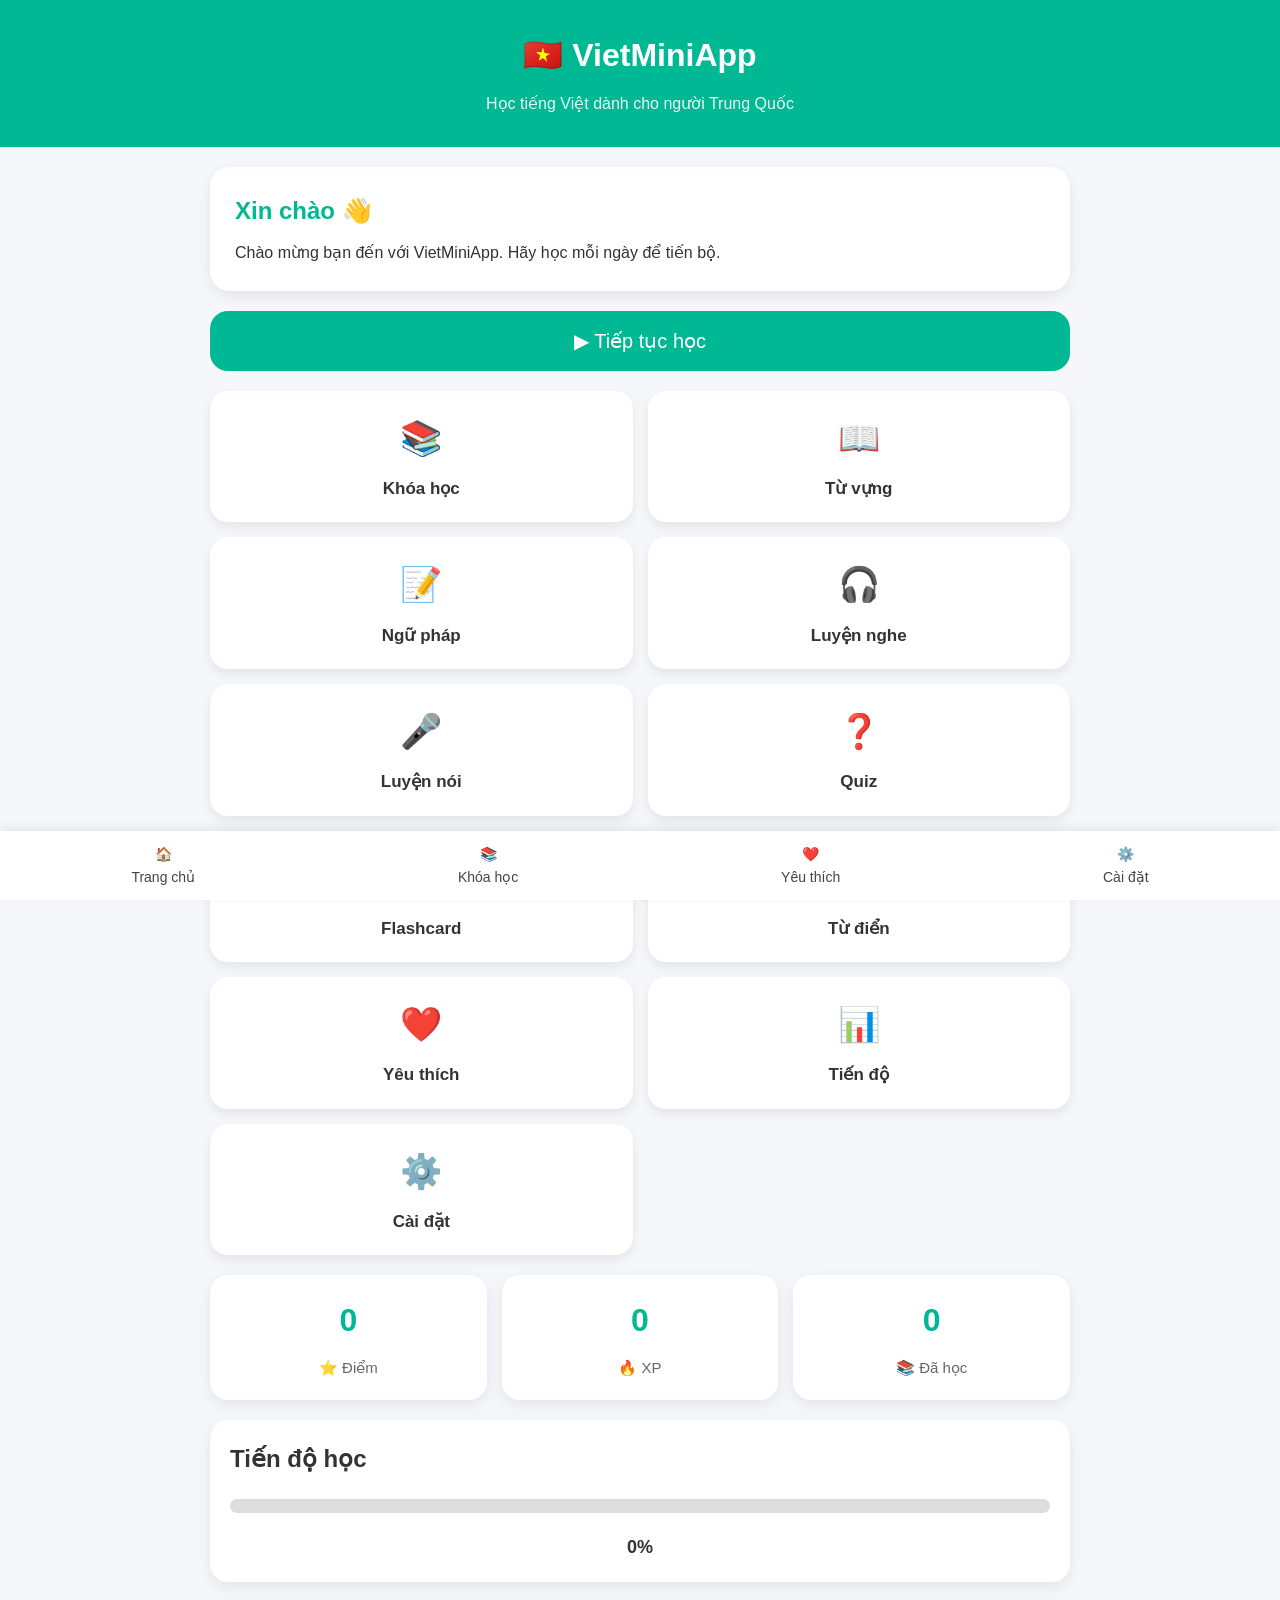
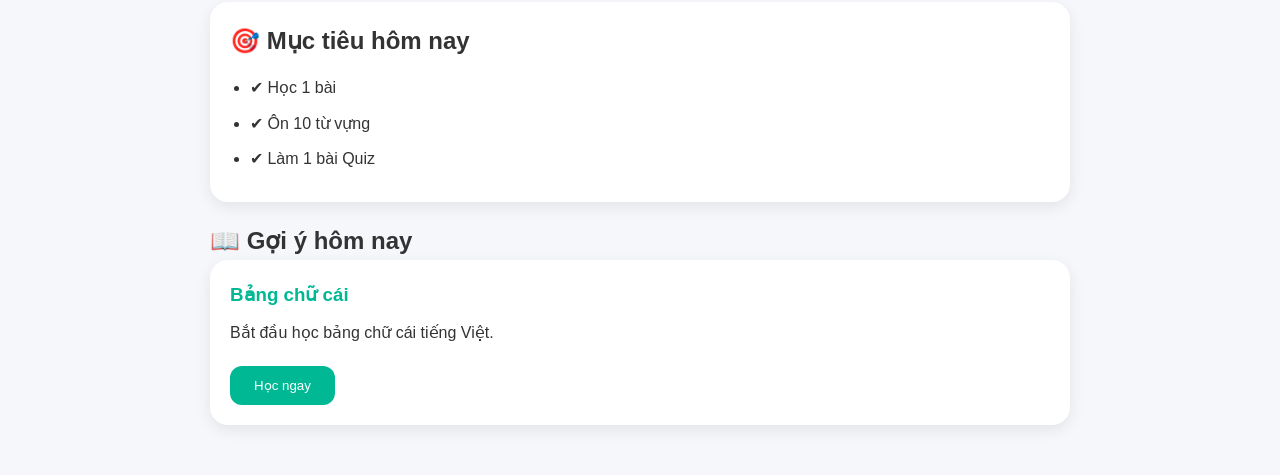
==== index.html @ 1ed10e17 "Add files via upload" ====
<!DOCTYPE html>
<html lang="vi">

<head>

<meta charset="UTF-8">

<meta name="viewport" content="width=device-width, initial-scale=1.0">

<title>VietMiniApp</title>

<link rel="stylesheet" href="style.css">
<link rel="manifest" href="manifest.json">
<meta name="theme-color" content="#00b894">
<link rel="apple-touch-icon" href="icons/icon-192.png">

<script src="data.js" defer></script>
<script src="app.js" defer></script>

</head>

<body>

<header class="header">

<div class="logo">

🇻🇳 VietMiniApp

</div>

<div class="subtitle">

Học tiếng Việt dành cho người Trung Quốc

</div>

</header>

<main class="container">

<section class="welcome">

<h1>

Xin chào 👋

</h1>

<p>

Chào mừng bạn đến với VietMiniApp.

Hãy học mỗi ngày để tiến bộ.

</p>

</section>

<section class="continue">

<button id="continueBtn" class="mainButton">

▶ Tiếp tục học

</button>

</section>

<section class="menu">

<div class="menuItem" onclick="openCourse()">

<div class="icon">

📚

</div>

<div class="title">

Khóa học

</div>

</div>

<div class="menuItem" onclick="openVocabulary()">

<div class="icon">

📖

</div>

<div class="title">

Từ vựng

</div>

</div>

<div class="menuItem" onclick="openGrammar()">

<div class="icon">

📝

</div>

<div class="title">

Ngữ pháp

</div>

</div>

<div class="menuItem" onclick="openListening()">

<div class="icon">

🎧

</div>

<div class="title">

Luyện nghe

</div>

</div>

<div class="menuItem" onclick="openSpeaking()">

<div class="icon">

🎤

</div>

<div class="title">

Luyện nói

</div>

</div>

<div class="menuItem" onclick="openQuiz()">

<div class="icon">

❓

</div>

<div class="title">

Quiz

</div>

</div>

<div class="menuItem" onclick="openFlashcard()">

    <div class="icon">
        🎴
    </div>

    <div class="title">
        Flashcard
    </div>

</div>

<div class="menuItem" onclick="openDictionary()">

<div class="icon">

📚

</div>

<div class="title">

Từ điển

</div>

</div>

<div class="menuItem" onclick="openFavorites()">

<div class="icon">

❤️

</div>

<div class="title">

Yêu thích

</div>

</div>

<div class="menuItem" onclick="openProgress()">

<div class="icon">

📊

</div>

<div class="title">

Tiến độ

</div>

</div>

<div class="menuItem" onclick="openSettings()">

<div class="icon">

⚙️

</div>

<div class="title">

Cài đặt

</div>

</div>

</section>

<section class="statistics">

<div class="card">

<div class="number" id="scoreHome">

0

</div>

<div class="label">

⭐ Điểm

</div>

</div>

<div class="card">

<div class="number" id="xpHome">

0

</div>

<div class="label">

🔥 XP

</div>

</div>

<div class="card">

<div class="number" id="lessonHome">

0

</div>

<div class="label">

📚 Đã học

</div>

</div>

</section>

<section class="progressBox">

<h2>

Tiến độ học

</h2>

<div class="progress">

<div class="progressBar" id="progressBar">

</div>

</div>

<p id="progressText">

0%

</p>

</section>

<section class="today">

<h2>

🎯 Mục tiêu hôm nay

</h2>

<ul>

<li>✔ Học 1 bài</li>

<li>✔ Ôn 10 từ vựng</li>

<li>✔ Làm 1 bài Quiz</li>

</ul>

</section>

<section class="recommend">

<h2>

📖 Gợi ý hôm nay

</h2>

<div class="lessonCard">

<h3 id="recommendTitle">

Bảng chữ cái

</h3>

<p id="recommendDesc">

Bắt đầu học bảng chữ cái tiếng Việt.

</p>

<button onclick="location.href='lesson.html?id=1'">

Học ngay

</button>

</div>

</section>

<footer class="footer">

<div class="navItem" onclick="location.href='index.html'">

🏠

<br>

Trang chủ

</div>

<div class="navItem" onclick="openCourse()">

📚

<br>

Khóa học

</div>

<div class="navItem" onclick="openFavorites()">

❤️

<br>

Yêu thích

</div>

<div class="navItem" onclick="openSettings()">

⚙️

<br>

Cài đặt

</div>

</footer>

<script>

let score = Number(localStorage.getItem("score")) || 0;

let xp = Number(localStorage.getItem("xp")) || 0;

let done = 0;

for(let i = 1; i <= 30; i++){

    if(localStorage.getItem("lesson_" + i) === "done"){

        done++;

    }

}

let percent = Math.round(done / 30 * 100);

document.getElementById("scoreHome").textContent = score;

document.getElementById("xpHome").textContent = xp;

document.getElementById("lessonHome").textContent = done;

document.getElementById("progressBar").style.width = percent + "%";

document.getElementById("progressText").textContent = percent + "%";

</script>

</main>

<script>

// Tiếp tục học
const continueButton = document.getElementById("continueBtn");

if (continueButton) {

    continueButton.addEventListener("click", function () {

        const current = localStorage.getItem("currentLesson");

        if (current) {

            window.location.href = current;

        } else {

            window.location.href = "lesson.html?id=1";

        }

    });

}

// Cập nhật bài học gợi ý
if (typeof LESSONS !== "undefined") {

    let current = Number(localStorage.getItem("currentLessonId")) || 1;

    let lesson = LESSONS.find(item => item.id === current);

    if (lesson) {

        document.getElementById("recommendTitle").textContent = lesson.title;

        document.getElementById("recommendDesc").textContent = lesson.description;

    }

}

</script>

</body>

</html>
---- style.css ----
/*=========================================
 VietMiniApp
 style.css
 Phiên bản 2.0
=========================================*/

/* Reset */

*{
    margin:0;
    padding:0;
    box-sizing:border-box;
}

body{

    font-family:-apple-system,BlinkMacSystemFont,"Segoe UI",Roboto,sans-serif;

    background:#f5f7fb;

    color:#333;

    line-height:1.6;

}

/* Header */

.header{

    background:#00b894;

    color:white;

    text-align:center;

    padding:30px 20px;

}

.logo{

    font-size:32px;

    font-weight:bold;

}

.subtitle{

    margin-top:10px;

    font-size:16px;

    opacity:.9;

}

/* Container */

.container{

    max-width:900px;

    margin:auto;

    padding:20px;

}

/* Welcome */

.welcome{

    background:white;

    border-radius:20px;

    padding:25px;

    margin-bottom:20px;

    box-shadow:0 5px 15px rgba(0,0,0,.08);

}

.welcome h1{

    color:#00b894;

    margin-bottom:10px;

}

/* Continue */

.continue{

    margin-bottom:20px;

}

.mainButton{

    width:100%;

    padding:18px;

    border:none;

    border-radius:18px;

    background:#00b894;

    color:white;

    font-size:20px;

    cursor:pointer;

    transition:.3s;

}

.mainButton:hover{

    background:#00997a;

}

/* Menu */

.menu{

    display:grid;

    grid-template-columns:repeat(2,1fr);

    gap:15px;

    margin-bottom:20px;

}

.menuItem{

    background:white;

    border-radius:18px;

    padding:20px;

    text-align:center;

    cursor:pointer;

    transition:.25s;

    box-shadow:0 5px 12px rgba(0,0,0,.08);

}

.menuItem:hover{

    transform:translateY(-5px);

}

.icon{

    font-size:34px;

    margin-bottom:10px;

}

.title{

    font-size:17px;

    font-weight:bold;

}

/* Buttons */

button{

    background:#00b894;

    color:white;

    border:none;

    border-radius:12px;

    padding:12px 24px;

    cursor:pointer;

    transition:.3s;

}

button:hover{

    background:#00997a;

}

/* =========================
   Statistics
========================= */

.statistics{

display:grid;

grid-template-columns:repeat(3,1fr);

gap:15px;

margin-bottom:20px;

}

.card{

background:white;

border-radius:18px;

padding:20px;

text-align:center;

box-shadow:0 5px 15px rgba(0,0,0,.08);

}

.number{

font-size:32px;

font-weight:bold;

color:#00b894;

margin-bottom:10px;

}

.label{

color:#666;

font-size:15px;

}

/* =========================
   Progress
========================= */

.progressBox{

background:white;

padding:20px;

border-radius:18px;

margin-bottom:20px;

box-shadow:0 5px 15px rgba(0,0,0,.08);

}

.progress{

width:100%;

height:14px;

background:#ddd;

border-radius:20px;

overflow:hidden;

margin:20px 0;

}

.progressBar{

height:100%;

width:0%;

background:#00b894;

transition:1s;

}

#progressText{

text-align:center;

font-size:18px;

font-weight:bold;

}

/* =========================
   Today
========================= */

.today{

background:white;

padding:20px;

border-radius:18px;

margin-bottom:20px;

box-shadow:0 5px 15px rgba(0,0,0,.08);

}

.today ul{

margin-top:15px;

padding-left:20px;

}

.today li{

margin-bottom:10px;

}

/* =========================
   Lesson Card
========================= */

.lessonCard{

background:white;

padding:20px;

border-radius:18px;

box-shadow:0 5px 15px rgba(0,0,0,.08);

margin-bottom:30px;

}

.lessonCard h3{

color:#00b894;

margin-bottom:10px;

}

.lessonCard p{

margin-bottom:20px;

}

/* =========================
   Word Card
========================= */

.wordCard{

background:white;

padding:20px;

border-radius:18px;

margin-bottom:20px;

box-shadow:0 5px 15px rgba(0,0,0,.08);

}

.wordVN{

font-size:30px;

font-weight:bold;

color:#00b894;

}

.wordCN{

margin-top:10px;

font-size:24px;

}

.wordPY{

margin-top:10px;

color:#777;

}

.example{

margin-top:20px;

padding:15px;

background:#f5f5f5;

border-radius:12px;

}

.buttonGroup{

display:flex;

gap:10px;

margin-top:20px;

flex-wrap:wrap;

}

.buttonGroup button{

flex:1;

}

/* =========================
   Footer
========================= */

.footer{

position:fixed;

bottom:0;

left:0;

width:100%;

background:white;

display:flex;

justify-content:space-around;

padding:12px 0;

box-shadow:0 -3px 10px rgba(0,0,0,.08);

}

.navItem{

text-align:center;

cursor:pointer;

font-size:14px;

color:#444;

}

.navItem:hover{

color:#00b894;

}

/* =========================
   Dark Mode
========================= */

body.dark{

background:#1e1e1e;

color:white;

}

body.dark .card,

body.dark .welcome,

body.dark .lessonCard,

body.dark .wordCard,

body.dark .today,

body.dark .progressBox,

body.dark .menuItem{

background:#2b2b2b;

color:white;

}

body.dark .example{

background:#3a3a3a;

}

body.dark .footer{

background:#2b2b2b;

}

body.dark .label,

body.dark .wordPY{

color:#ccc;

}

/* =========================
   Responsive
========================= */

@media(max-width:768px){

.menu{

grid-template-columns:repeat(2,1fr);

}

.statistics{

grid-template-columns:1fr;

}

.logo{

font-size:26px;

}

.wordVN{

font-size:24px;

}

.wordCN{

font-size:20px;

}

.mainButton{

font-size:18px;

}

}

@media(max-width:480px){

.container{

padding:15px;

}

.menu{

grid-template-columns:1fr 1fr;

gap:10px;

}

.menuItem{

padding:15px;

}

.icon{

font-size:28px;

}

.title{

font-size:15px;

}

button{

padding:10px 16px;

}

}

/* =========================
   Flashcard
========================= */

.flashcard{

height:300px;

background:white;

border-radius:20px;

display:flex;

align-items:center;

justify-content:center;

font-size:36px;

font-weight:bold;

margin-bottom:30px;

box-shadow:0 5px 15px rgba(0,0,0,.08);

}

.front,.back{

width:100%;

height:100%;

display:flex;

align-items:center;

justify-content:center;

flex-direction:column;

padding:20px;

text-align:center;

}

.back{

color:#00b894;

}
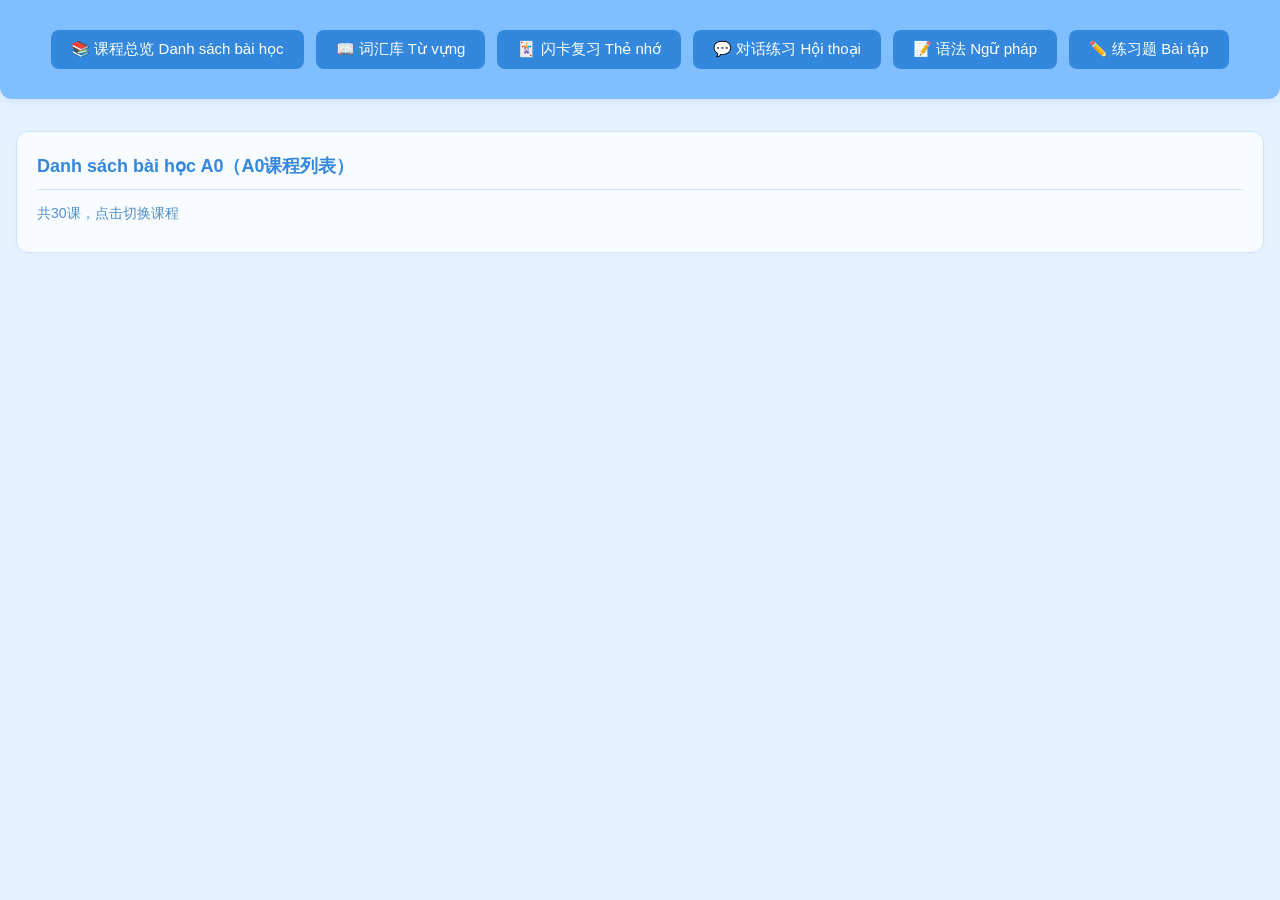
==== commit aabc5a06: "Update index.html" ====
--- a/index.html
+++ b/index.html
@@ -1,498 +1,98 @@
 <!DOCTYPE html>
-<html lang="vi">
-
+<html lang="vi-CN">
 <head>
-
 <meta charset="UTF-8">
-
 <meta name="viewport" content="width=device-width, initial-scale=1.0">
-
-<title>VietMiniApp</title>
-
+<title>Học Tiếng Việt A0 | 越南语A0学习程序</title>
 <link rel="stylesheet" href="style.css">
-<link rel="manifest" href="manifest.json">
-<meta name="theme-color" content="#00b894">
-<link rel="apple-touch-icon" href="icons/icon-192.png">
-
-<script src="data.js" defer></script>
-<script src="app.js" defer></script>
-
 </head>
-
 <body>
-
-<header class="header">
-
-<div class="logo">
-
-🇻🇳 VietMiniApp
-
+<!-- 顶部导航 -->
+<div class="nav-bar">
+<div class="container nav-container">
+<button class="nav-btn" data-target="lessonList">📚 课程总览 Danh sách bài học</button>
+<button class="nav-btn" data-target="vocLib">📖 词汇库 Từ vựng</button>
+<button class="nav-btn" data-target="flashCard">🃏 闪卡复习 Thẻ nhớ</button>
+<button class="nav-btn" data-target="dialogue">💬 对话练习 Hội thoại</button>
+<button class="nav-btn" data-target="grammar">📝 语法 Ngữ pháp</button>
+<button class="nav-btn" data-target="exercise">✏️ 练习题 Bài tập</button>
+</div>
 </div>
 
-<div class="subtitle">
+<div class="container">
+    <!-- 1.课程总览模块 -->
+    <div id="lessonList" class="module show">
+        <div class="card">
+            <h2 class="card-title">Danh sách bài học A0（A0课程列表）</h2>
+            <div class="tip">共30课，点击切换课程</div>
+            <div id="lessonBox"></div>
+        </div>
+    </div>
 
-Học tiếng Việt dành cho người Trung Quốc
+    <!-- 2.词汇库模块 -->
+    <div id="vocLib" class="module">
+        <div class="card">
+            <h2 class="card-title">Từ vựng 词汇库</h2>
+            <div class="tip">当前课程：<span id="currLessonName"></span></div>
+            <div id="vocBox"></div>
+        </div>
+    </div>
 
+    <!-- 3.闪卡复习模块 -->
+    <div id="flashCard" class="module">
+        <div class="card">
+            <h2 class="card-title">Thẻ nhớ 单词闪卡</h2>
+            <div class="tip">点击卡片翻面，可播放发音</div>
+            <div class="flashcard-wrap" id="flipWrap">
+                <div class="flashcard">
+                    <div class="flash-front">
+                        <img class="flash-img" id="flashImg" src="" alt="配图">
+                        <p id="flashVN"></p>
+                        <button class="audio-btn" id="flashAudio">▶</button>
+                    </div>
+                    <div class="flash-back">
+                        <p id="flashCN"></p>
+                        <p style="font-size:14px;margin-top:8px;" id="flashEx"></p>
+                    </div>
+                </div>
+            </div>
+            <div style="text-align:center;margin-top:10px;">
+                <button class="btn btn-blue" id="prevCard">← Trước 上一张</button>
+                <button class="btn btn-blue" id="nextCard">Sau → 下一张</button>
+                <span class="tip" id="cardIndex"></span>
+            </div>
+        </div>
+    </div>
+
+    <!-- 4.对话练习模块 -->
+    <div id="dialogue" class="module">
+        <div class="card">
+            <h2 class="card-title">Hội thoại 对话练习</h2>
+            <div class="tip">场景插图+单句发音跟读</div>
+            <div id="dialogImgBox"></div>
+            <div id="dialogBox"></div>
+        </div>
+    </div>
+
+    <!-- 5.语法讲解模块 -->
+    <div id="grammar" class="module">
+        <div class="card">
+            <h2 class="card-title">Ngữ pháp 语法讲解</h2>
+            <div id="grammarBox"></div>
+        </div>
+    </div>
+
+    <!-- 6.课后习题模块 -->
+    <div id="exercise" class="module">
+        <div class="card">
+            <h2 class="card-title">Bài tập 课后练习题</h2>
+            <div class="tip">每课随机≥15道，单选/填词/看图题型</div>
+            <button class="btn btn-blue" id="genExercise">Tạo đề ngẫu nhiên 随机出题</button>
+            <div id="exBox"></div>
+        </div>
+    </div>
 </div>
 
-</header>
-
-<main class="container">
-
-<section class="welcome">
-
-<h1>
-
-Xin chào 👋
-
-</h1>
-
-<p>
-
-Chào mừng bạn đến với VietMiniApp.
-
-Hãy học mỗi ngày để tiến bộ.
-
-</p>
-
-</section>
-
-<section class="continue">
-
-<button id="continueBtn" class="mainButton">
-
-▶ Tiếp tục học
-
-</button>
-
-</section>
-
-<section class="menu">
-
-<div class="menuItem" onclick="openCourse()">
-
-<div class="icon">
-
-📚
-
-</div>
-
-<div class="title">
-
-Khóa học
-
-</div>
-
-</div>
-
-<div class="menuItem" onclick="openVocabulary()">
-
-<div class="icon">
-
-📖
-
-</div>
-
-<div class="title">
-
-Từ vựng
-
-</div>
-
-</div>
-
-<div class="menuItem" onclick="openGrammar()">
-
-<div class="icon">
-
-📝
-
-</div>
-
-<div class="title">
-
-Ngữ pháp
-
-</div>
-
-</div>
-
-<div class="menuItem" onclick="openListening()">
-
-<div class="icon">
-
-🎧
-
-</div>
-
-<div class="title">
-
-Luyện nghe
-
-</div>
-
-</div>
-
-<div class="menuItem" onclick="openSpeaking()">
-
-<div class="icon">
-
-🎤
-
-</div>
-
-<div class="title">
-
-Luyện nói
-
-</div>
-
-</div>
-
-<div class="menuItem" onclick="openQuiz()">
-
-<div class="icon">
-
-❓
-
-</div>
-
-<div class="title">
-
-Quiz
-
-</div>
-
-</div>
-
-<div class="menuItem" onclick="openFlashcard()">
-
-    <div class="icon">
-        🎴
-    </div>
-
-    <div class="title">
-        Flashcard
-    </div>
-
-</div>
-
-<div class="menuItem" onclick="openDictionary()">
-
-<div class="icon">
-
-📚
-
-</div>
-
-<div class="title">
-
-Từ điển
-
-</div>
-
-</div>
-
-<div class="menuItem" onclick="openFavorites()">
-
-<div class="icon">
-
-❤️
-
-</div>
-
-<div class="title">
-
-Yêu thích
-
-</div>
-
-</div>
-
-<div class="menuItem" onclick="openProgress()">
-
-<div class="icon">
-
-📊
-
-</div>
-
-<div class="title">
-
-Tiến độ
-
-</div>
-
-</div>
-
-<div class="menuItem" onclick="openSettings()">
-
-<div class="icon">
-
-⚙️
-
-</div>
-
-<div class="title">
-
-Cài đặt
-
-</div>
-
-</div>
-
-</section>
-
-<section class="statistics">
-
-<div class="card">
-
-<div class="number" id="scoreHome">
-
-0
-
-</div>
-
-<div class="label">
-
-⭐ Điểm
-
-</div>
-
-</div>
-
-<div class="card">
-
-<div class="number" id="xpHome">
-
-0
-
-</div>
-
-<div class="label">
-
-🔥 XP
-
-</div>
-
-</div>
-
-<div class="card">
-
-<div class="number" id="lessonHome">
-
-0
-
-</div>
-
-<div class="label">
-
-📚 Đã học
-
-</div>
-
-</div>
-
-</section>
-
-<section class="progressBox">
-
-<h2>
-
-Tiến độ học
-
-</h2>
-
-<div class="progress">
-
-<div class="progressBar" id="progressBar">
-
-</div>
-
-</div>
-
-<p id="progressText">
-
-0%
-
-</p>
-
-</section>
-
-<section class="today">
-
-<h2>
-
-🎯 Mục tiêu hôm nay
-
-</h2>
-
-<ul>
-
-<li>✔ Học 1 bài</li>
-
-<li>✔ Ôn 10 từ vựng</li>
-
-<li>✔ Làm 1 bài Quiz</li>
-
-</ul>
-
-</section>
-
-<section class="recommend">
-
-<h2>
-
-📖 Gợi ý hôm nay
-
-</h2>
-
-<div class="lessonCard">
-
-<h3 id="recommendTitle">
-
-Bảng chữ cái
-
-</h3>
-
-<p id="recommendDesc">
-
-Bắt đầu học bảng chữ cái tiếng Việt.
-
-</p>
-
-<button onclick="location.href='lesson.html?id=1'">
-
-Học ngay
-
-</button>
-
-</div>
-
-</section>
-
-<footer class="footer">
-
-<div class="navItem" onclick="location.href='index.html'">
-
-🏠
-
-<br>
-
-Trang chủ
-
-</div>
-
-<div class="navItem" onclick="openCourse()">
-
-📚
-
-<br>
-
-Khóa học
-
-</div>
-
-<div class="navItem" onclick="openFavorites()">
-
-❤️
-
-<br>
-
-Yêu thích
-
-</div>
-
-<div class="navItem" onclick="openSettings()">
-
-⚙️
-
-<br>
-
-Cài đặt
-
-</div>
-
-</footer>
-
-<script>
-
-let score = Number(localStorage.getItem("score")) || 0;
-
-let xp = Number(localStorage.getItem("xp")) || 0;
-
-let done = 0;
-
-for(let i = 1; i <= 30; i++){
-
-    if(localStorage.getItem("lesson_" + i) === "done"){
-
-        done++;
-
-    }
-
-}
-
-let percent = Math.round(done / 30 * 100);
-
-document.getElementById("scoreHome").textContent = score;
-
-document.getElementById("xpHome").textContent = xp;
-
-document.getElementById("lessonHome").textContent = done;
-
-document.getElementById("progressBar").style.width = percent + "%";
-
-document.getElementById("progressText").textContent = percent + "%";
-
-</script>
-
-</main>
-
-<script>
-
-// Tiếp tục học
-const continueButton = document.getElementById("continueBtn");
-
-if (continueButton) {
-
-    continueButton.addEventListener("click", function () {
-
-        const current = localStorage.getItem("currentLesson");
-
-        if (current) {
-
-            window.location.href = current;
-
-        } else {
-
-            window.location.href = "lesson.html?id=1";
-
-        }
-
-    });
-
-}
-
-// Cập nhật bài học gợi ý
-if (typeof LESSONS !== "undefined") {
-
-    let current = Number(localStorage.getItem("currentLessonId")) || 1;
-
-    let lesson = LESSONS.find(item => item.id === current);
-
-    if (lesson) {
-
-        document.getElementById("recommendTitle").textContent = lesson.title;
-
-        document.getElementById("recommendDesc").textContent = lesson.description;
-
-    }
-
-}
-
-</script>
-
+<script src="data.js"></script>
+<script src="main.js"></script>
 </body>
-
-</html>
--- a/style.css
+++ b/style.css
@@ -1,690 +1,69 @@
-/*=========================================
- VietMiniApp
- style.css
- Phiên bản 2.0
-=========================================*/
+/* 全局淡蓝柔和配色 */
+*{margin:0;padding:0;box-sizing:border;font-family: "Segoe UI", "Microsoft YaHei", sans-serif;}
+body{background:#E6F2FF;color:#222;line-height:1.6;}
+.container{max:1200px;margin:0 auto;padding:16px;}
 
-/* Reset */
+/* 顶部导航栏 */
+.nav-bar{background:#80BFFF;padding:14px;border-radius:0 0 12px 12px;box-shadow:0 2px 8px #cce0f5;}
+.nav-container{display:flex;gap:12px;flex-wrap:wrap;justify-content:center;}
+.nav-btn{background:#3388DD;color:#fff;border:none;padding:10px 20px;border-radius:8px;font-size:15px;cursor:pointer;transition:0.2s;}
+.nav-btn:hover{background:#2670bb;transform:translateY(-2px);}
+.nav-btn.active{background:#1f5fa8;box-shadow:inset 0 2px 4px #144470;}
 
-*{
-    margin:0;
-    padding:0;
-    box-sizing:border-box;
+/* 通用卡片组件 */
+.card{background:#F8FBFF;border:1px solid #CCE5FF;border-radius:12px;padding:20px;margin:16px 0;box-shadow:0 1px 6px #e0edfa;}
+.card-title{font-size:18px;color:#3388DD;margin-bottom:12px;border-bottom:1px solid #CCE5FF;padding-bottom:8px;}
+.tip{color:#508fc8;font-size:14px;margin:8px 0;}
+
+/* 课程列表项 */
+.lesson-item{padding:10px;border-radius:8px;margin:8px 0;background:#fff;border:1px solid #CCE5FF;cursor:pointer;}
+.lesson-item:hover{background:#E6F2FF;}
+.lesson-item.active{background:#d0e8ff;border-color:#80BFFF;}
+
+/* 闪卡专用样式 */
+.flashcard-wrap{perspective: 1000px;margin:30px auto;max-width:520px;height:320px;}
+.flashcard{width:100%;height:100%;position:relative;transition:transform 0.6s;transform-style:preserve-3d;cursor:pointer;}
+.flip .flashcard{transform: rotateY(180deg);}
+.flash-front,.flash-back{position:absolute;width:100%;height:100%;padding:40px;backface-visibility:hidden;border-radius:12px;display:flex;flex-direction:column;align-items:center;justify-content:center;}
+.flash-front{background:#80BFFF;color:#fff;font-size:26px;}
+.flash-back{background:#fff;color:#3388DD;transform:rotateY(180deg);border:2px solid #80BFFF;font-size:20px;}
+.flash-img{width:160px;height:120px;object-fit:cover;border-radius:8px;margin:10px 0;}
+
+/* 通用按钮 */
+.btn{background:#80BFFF;border:none;color:#222;padding:8px 16px;border-radius:6px;cursor:pointer;margin:4px;}
+.btn-blue{background:#3388DD;color:#fff;}
+.btn-sm{padding:4px 10px;font-size:13px;}
+.audio-btn{background:#3388DD;color:#fff;border:none;border-radius:50%;width:30px;height:30px;cursor:pointer;}
+
+/* 词汇表格 */
+.voc-table{width:100%;border-collapse:collapse;margin:10px 0;}
+.voc-table td,th{border:1px solid #CCE5FF;padding:8px;text-align:left;}
+.voc-table th{background:#80BFFF;color:#fff;}
+
+/* 对话模块 */
+.dialog-item{background:#fff;padding:12px;border-radius:8px;margin:10px 0;border-left:4px solid #80BFFF;}
+.speaker{font-weight:bold;color:#3388DD;margin-bottom:4px;}
+.vn-text{font-size:16px;margin:2px 0;}
+.cn-text{font-size:14px;color:#555;}
+.dialog-img{width:280px;border-radius:8px;margin:10px 0;}
+
+/* 语法模块 */
+.grammar-pattern{background:#E6F2FF;padding:10px;border-radius:6px;margin:8px 0;}
+
+/* 习题模块 */
+.question{margin:18px 0;padding:14px;background:#fff;border-radius:8px;}
+.opt{display:block;padding:6px 10;margin:4px;background:#F8FBFF;border-radius:6px;cursor:pointer;}
+.opt:hover{background:#E6F2FF;}
+.opt.correct{background:#b8e6bf;color:#086316;border:1px solid #30b050;}
+.opt.wrong{background:#ffd8d8;color:#a81616;border:1px solid #f06666;}
+
+/* 模块隐藏控制 */
+.module{display:none;}
+.module.show{display:block;}
+
+/* 手机适配 */
+@media(max:768px){
+.container{padding:8px;}
+.flashcard-wrap{height:260px;}
+.dialog-img{width:100%;}
 }
-
-body{
-
-    font-family:-apple-system,BlinkMacSystemFont,"Segoe UI",Roboto,sans-serif;
-
-    background:#f5f7fb;
-
-    color:#333;
-
-    line-height:1.6;
-
-}
-
-/* Header */
-
-.header{
-
-    background:#00b894;
-
-    color:white;
-
-    text-align:center;
-
-    padding:30px 20px;
-
-}
-
-.logo{
-
-    font-size:32px;
-
-    font-weight:bold;
-
-}
-
-.subtitle{
-
-    margin-top:10px;
-
-    font-size:16px;
-
-    opacity:.9;
-
-}
-
-/* Container */
-
-.container{
-
-    max-width:900px;
-
-    margin:auto;
-
-    padding:20px;
-
-}
-
-/* Welcome */
-
-.welcome{
-
-    background:white;
-
-    border-radius:20px;
-
-    padding:25px;
-
-    margin-bottom:20px;
-
-    box-shadow:0 5px 15px rgba(0,0,0,.08);
-
-}
-
-.welcome h1{
-
-    color:#00b894;
-
-    margin-bottom:10px;
-
-}
-
-/* Continue */
-
-.continue{
-
-    margin-bottom:20px;
-
-}
-
-.mainButton{
-
-    width:100%;
-
-    padding:18px;
-
-    border:none;
-
-    border-radius:18px;
-
-    background:#00b894;
-
-    color:white;
-
-    font-size:20px;
-
-    cursor:pointer;
-
-    transition:.3s;
-
-}
-
-.mainButton:hover{
-
-    background:#00997a;
-
-}
-
-/* Menu */
-
-.menu{
-
-    display:grid;
-
-    grid-template-columns:repeat(2,1fr);
-
-    gap:15px;
-
-    margin-bottom:20px;
-
-}
-
-.menuItem{
-
-    background:white;
-
-    border-radius:18px;
-
-    padding:20px;
-
-    text-align:center;
-
-    cursor:pointer;
-
-    transition:.25s;
-
-    box-shadow:0 5px 12px rgba(0,0,0,.08);
-
-}
-
-.menuItem:hover{
-
-    transform:translateY(-5px);
-
-}
-
-.icon{
-
-    font-size:34px;
-
-    margin-bottom:10px;
-
-}
-
-.title{
-
-    font-size:17px;
-
-    font-weight:bold;
-
-}
-
-/* Buttons */
-
-button{
-
-    background:#00b894;
-
-    color:white;
-
-    border:none;
-
-    border-radius:12px;
-
-    padding:12px 24px;
-
-    cursor:pointer;
-
-    transition:.3s;
-
-}
-
-button:hover{
-
-    background:#00997a;
-
-}
-
-/* =========================
-   Statistics
-========================= */
-
-.statistics{
-
-display:grid;
-
-grid-template-columns:repeat(3,1fr);
-
-gap:15px;
-
-margin-bottom:20px;
-
-}
-
-.card{
-
-background:white;
-
-border-radius:18px;
-
-padding:20px;
-
-text-align:center;
-
-box-shadow:0 5px 15px rgba(0,0,0,.08);
-
-}
-
-.number{
-
-font-size:32px;
-
-font-weight:bold;
-
-color:#00b894;
-
-margin-bottom:10px;
-
-}
-
-.label{
-
-color:#666;
-
-font-size:15px;
-
-}
-
-/* =========================
-   Progress
-========================= */
-
-.progressBox{
-
-background:white;
-
-padding:20px;
-
-border-radius:18px;
-
-margin-bottom:20px;
-
-box-shadow:0 5px 15px rgba(0,0,0,.08);
-
-}
-
-.progress{
-
-width:100%;
-
-height:14px;
-
-background:#ddd;
-
-border-radius:20px;
-
-overflow:hidden;
-
-margin:20px 0;
-
-}
-
-.progressBar{
-
-height:100%;
-
-width:0%;
-
-background:#00b894;
-
-transition:1s;
-
-}
-
-#progressText{
-
-text-align:center;
-
-font-size:18px;
-
-font-weight:bold;
-
-}
-
-/* =========================
-   Today
-========================= */
-
-.today{
-
-background:white;
-
-padding:20px;
-
-border-radius:18px;
-
-margin-bottom:20px;
-
-box-shadow:0 5px 15px rgba(0,0,0,.08);
-
-}
-
-.today ul{
-
-margin-top:15px;
-
-padding-left:20px;
-
-}
-
-.today li{
-
-margin-bottom:10px;
-
-}
-
-/* =========================
-   Lesson Card
-========================= */
-
-.lessonCard{
-
-background:white;
-
-padding:20px;
-
-border-radius:18px;
-
-box-shadow:0 5px 15px rgba(0,0,0,.08);
-
-margin-bottom:30px;
-
-}
-
-.lessonCard h3{
-
-color:#00b894;
-
-margin-bottom:10px;
-
-}
-
-.lessonCard p{
-
-margin-bottom:20px;
-
-}
-
-/* =========================
-   Word Card
-========================= */
-
-.wordCard{
-
-background:white;
-
-padding:20px;
-
-border-radius:18px;
-
-margin-bottom:20px;
-
-box-shadow:0 5px 15px rgba(0,0,0,.08);
-
-}
-
-.wordVN{
-
-font-size:30px;
-
-font-weight:bold;
-
-color:#00b894;
-
-}
-
-.wordCN{
-
-margin-top:10px;
-
-font-size:24px;
-
-}
-
-.wordPY{
-
-margin-top:10px;
-
-color:#777;
-
-}
-
-.example{
-
-margin-top:20px;
-
-padding:15px;
-
-background:#f5f5f5;
-
-border-radius:12px;
-
-}
-
-.buttonGroup{
-
-display:flex;
-
-gap:10px;
-
-margin-top:20px;
-
-flex-wrap:wrap;
-
-}
-
-.buttonGroup button{
-
-flex:1;
-
-}
-
-/* =========================
-   Footer
-========================= */
-
-.footer{
-
-position:fixed;
-
-bottom:0;
-
-left:0;
-
-width:100%;
-
-background:white;
-
-display:flex;
-
-justify-content:space-around;
-
-padding:12px 0;
-
-box-shadow:0 -3px 10px rgba(0,0,0,.08);
-
-}
-
-.navItem{
-
-text-align:center;
-
-cursor:pointer;
-
-font-size:14px;
-
-color:#444;
-
-}
-
-.navItem:hover{
-
-color:#00b894;
-
-}
-
-/* =========================
-   Dark Mode
-========================= */
-
-body.dark{
-
-background:#1e1e1e;
-
-color:white;
-
-}
-
-body.dark .card,
-
-body.dark .welcome,
-
-body.dark .lessonCard,
-
-body.dark .wordCard,
-
-body.dark .today,
-
-body.dark .progressBox,
-
-body.dark .menuItem{
-
-background:#2b2b2b;
-
-color:white;
-
-}
-
-body.dark .example{
-
-background:#3a3a3a;
-
-}
-
-body.dark .footer{
-
-background:#2b2b2b;
-
-}
-
-body.dark .label,
-
-body.dark .wordPY{
-
-color:#ccc;
-
-}
-
-/* =========================
-   Responsive
-========================= */
-
-@media(max-width:768px){
-
-.menu{
-
-grid-template-columns:repeat(2,1fr);
-
-}
-
-.statistics{
-
-grid-template-columns:1fr;
-
-}
-
-.logo{
-
-font-size:26px;
-
-}
-
-.wordVN{
-
-font-size:24px;
-
-}
-
-.wordCN{
-
-font-size:20px;
-
-}
-
-.mainButton{
-
-font-size:18px;
-
-}
-
-}
-
-@media(max-width:480px){
-
-.container{
-
-padding:15px;
-
-}
-
-.menu{
-
-grid-template-columns:1fr 1fr;
-
-gap:10px;
-
-}
-
-.menuItem{
-
-padding:15px;
-
-}
-
-.icon{
-
-font-size:28px;
-
-}
-
-.title{
-
-font-size:15px;
-
-}
-
-button{
-
-padding:10px 16px;
-
-}
-
-}
-
-/* =========================
-   Flashcard
-========================= */
-
-.flashcard{
-
-height:300px;
-
-background:white;
-
-border-radius:20px;
-
-display:flex;
-
-align-items:center;
-
-justify-content:center;
-
-font-size:36px;
-
-font-weight:bold;
-
-margin-bottom:30px;
-
-box-shadow:0 5px 15px rgba(0,0,0,.08);
-
-}
-
-.front,.back{
-
-width:100%;
-
-height:100%;
-
-display:flex;
-
-align-items:center;
-
-justify-content:center;
-
-flex-direction:column;
-
-padding:20px;
-
-text-align:center;
-
-}
-
-.back{
-
-color:#00b894;
-
-}
-
